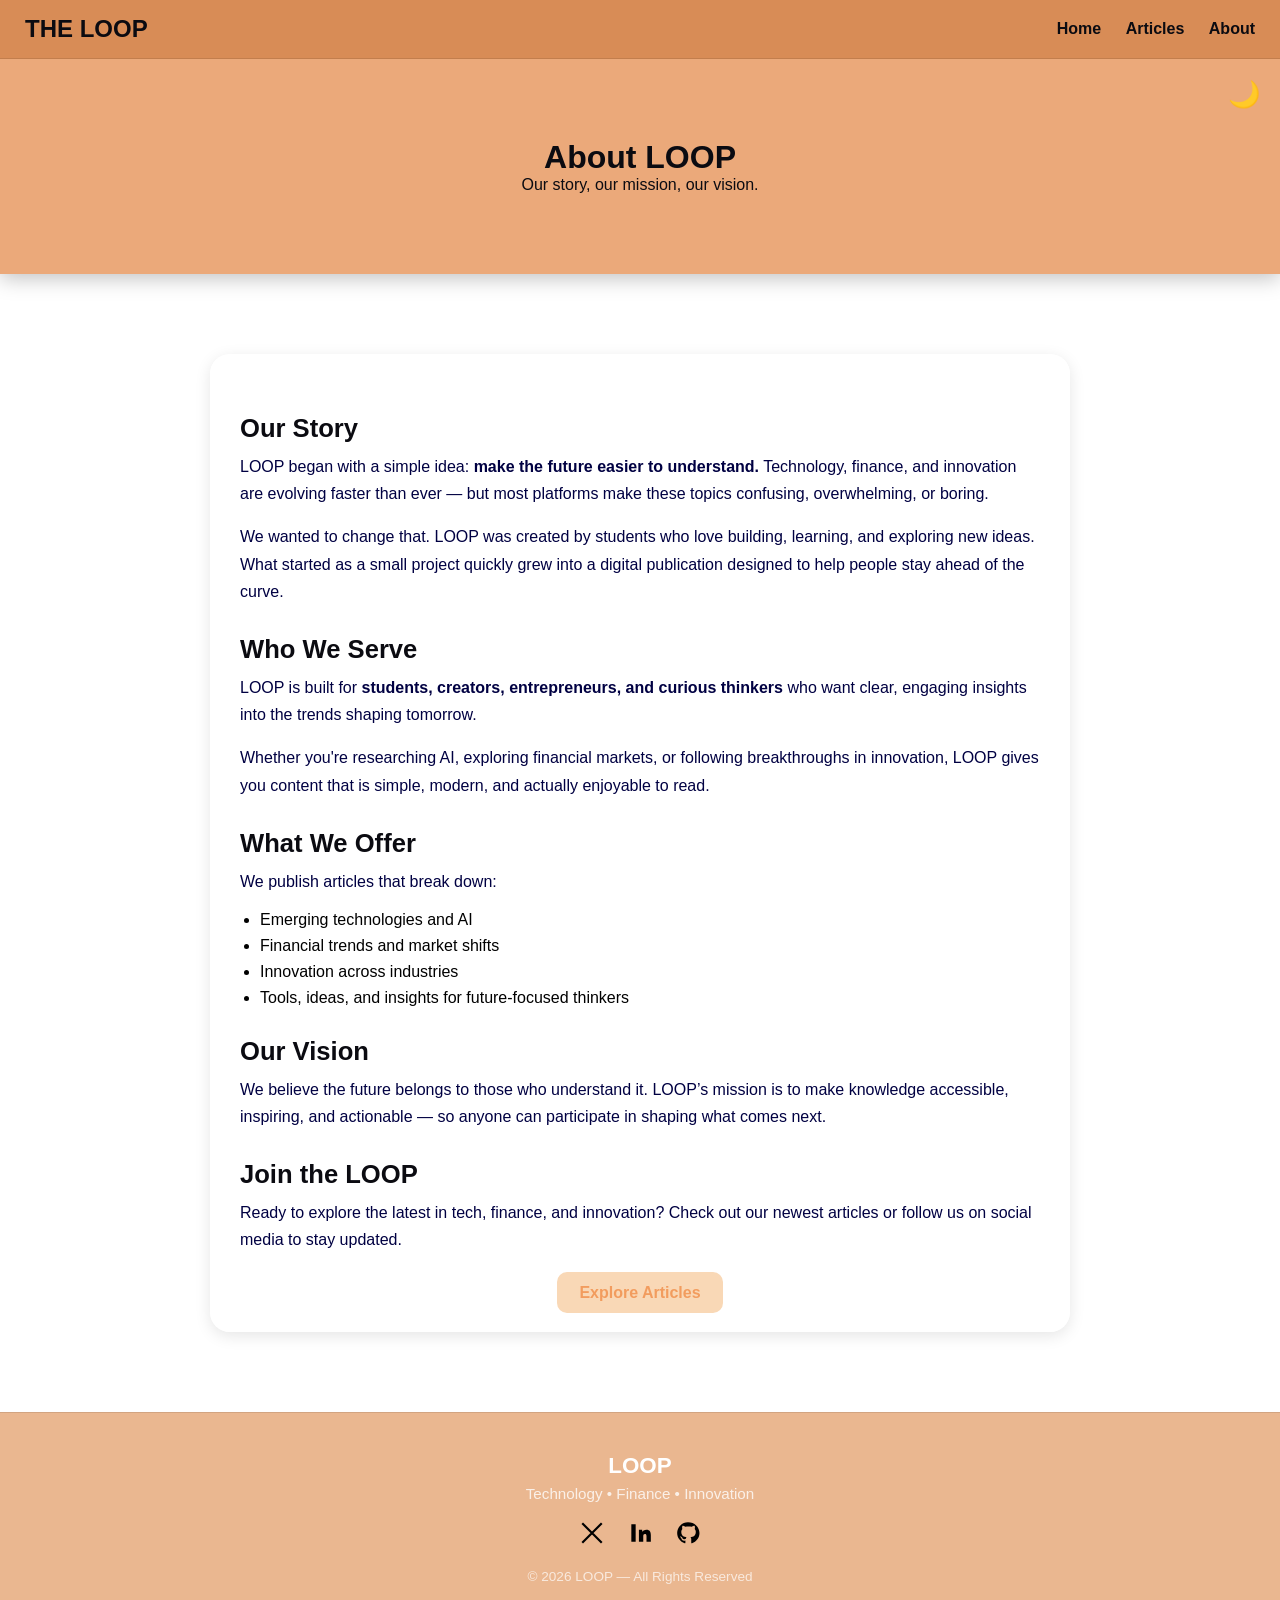
==== public/about.html @ 26fb99d8 "Initial commit" ====
<!DOCTYPE html>
<html lang="en">
<head>
  <meta charset="UTF-8" />
  <meta name="viewport" content="width=device-width, initial-scale=1.0" />
  <title>About — LOOP</title>
  <link rel="stylesheet" href="styles.min.css" />
</head>

<body class="page-fade" data-page="about">

  <!-- NAVBAR -->
  <nav class="navbar glass">
    <h2>THE LOOP</h2>
    <div class="nav-links">
      <a href="index.html">Home</a>
      <a href="articles.html">Articles</a>
      <a href="about.html" class="active">About</a>
    </div>
  </nav>

  <!-- HERO -->
  <header class="hero small-hero">
    <h1>About LOOP</h1>
    <p>Our story, our mission, our vision.</p>
    <button id="themeToggle">🌙</button>
  </header>

  <!-- ABOUT CONTENT -->
  <section class="about-section">
    <div class="about-container">

      <!-- BRAND STORY -->
      <h2 class="about-heading">Our Story</h2>
      <p class="about-text">
        LOOP began with a simple idea: <strong>make the future easier to understand.</strong>  
        Technology, finance, and innovation are evolving faster than ever — but most platforms
        make these topics confusing, overwhelming, or boring.
      </p>
      <p class="about-text">
        We wanted to change that. LOOP was created by students who love building, learning,
        and exploring new ideas. What started as a small project quickly grew into a digital
        publication designed to help people stay ahead of the curve.
      </p>

      <!-- WHO WE SERVE -->
      <h2 class="about-heading">Who We Serve</h2>
      <p class="about-text">
        LOOP is built for <strong>students, creators, entrepreneurs, and curious thinkers</strong>
        who want clear, engaging insights into the trends shaping tomorrow.
      </p>
      <p class="about-text">
        Whether you're researching AI, exploring financial markets, or following breakthroughs
        in innovation, LOOP gives you content that is simple, modern, and actually enjoyable to read.
      </p>

      <!-- WHAT WE OFFER -->
      <h2 class="about-heading">What We Offer</h2>
      <p class="about-text">
        We publish articles that break down:
      </p>
      <ul class="about-list">
        <li>Emerging technologies and AI</li>
        <li>Financial trends and market shifts</li>
        <li>Innovation across industries</li>
        <li>Tools, ideas, and insights for future‑focused thinkers</li>
      </ul>

      <!-- VISION -->
      <h2 class="about-heading">Our Vision</h2>
      <p class="about-text">
        We believe the future belongs to those who understand it.  
        LOOP’s mission is to make knowledge accessible, inspiring, and actionable — so anyone
        can participate in shaping what comes next.
      </p>

      <!-- CTA -->
      <h2 class="about-heading">Join the LOOP</h2>
      <p class="about-text">
        Ready to explore the latest in tech, finance, and innovation?  
        Check out our newest articles or follow us on social media to stay updated.
      </p>

      <div class="about-cta">
        <a href="articles.html" class="cta-button">Explore Articles</a>
      </div>

    </div>
  </section>

  <!-- FOOTER -->
  <footer class="loop-footer">
    <div class="footer-content">
      <h3>LOOP</h3>
      <p>Technology • Finance • Innovation</p>

      <div class="footer-icons">
        <a href="#" class="footer-icon" aria-label="X">
          <svg width="22" height="22" viewBox="0 0 24 24" fill="none">
            <path d="M3 3L21 21M21 3L3 21" stroke="currentColor" stroke-width="2"/>
          </svg>
        </a>

        <a href="#" class="footer-icon" aria-label="LinkedIn">
          <svg width="22" height="22" viewBox="0 0 24 24" fill="none">
            <path d="M4 4H8V20H4V4ZM10 9H14V11C14.6 10 16 9 18 9C21 9 22 11 22 14V20H18V15C18 13.5 17.5 13 16.5 13C15.5 13 15 13.7 15 15V20H11V9H10Z"
                  fill="currentColor"/>
          </svg>
        </a>

        <a href="#" class="footer-icon" aria-label="GitHub">
          <svg width="22" height="22" viewBox="0 0 24 24" fill="none">
            <path d="M12 2C6.5 2 2 6.5 2 12C2 16.4 4.9 20.1 8.9 21.4C9.4 21.5 9.6 21.2 9.6 20.9V18.9C6.8 19.6 6.2 17.7 6.2 17.7C5.7 16.4 5 16 5 16C4 15.3 5.1 15.3 5.1 15.3C6.2 15.4 6.8 16.5 6.8 16.5C7.8 18.2 9.4 17.7 10 17.4C10.1 16.7 10.4 16.3 10.7 16C8.3 15.7 5.8 14.8 5.8 10.9C5.8 9.8 6.2 8.9 6.8 8.2C6.7 7.9 6.3 6.8 6.9 5.3C6.9 5.3 7.8 5 9.6 6.3C10.5 6 11.5 5.9 12.5 5.9C13.5 5.9 14.5 6 15.4 6.3C17.2 5 18.1 5.3 18.1 5.3C18.7 6.8 18.3 7.9 18.2 8.2C18.8 8.9 19.2 9.8 19.2 10.9C19.2 14.8 16.7 15.7 14.3 16C14.7 16.3 15 16.8 15 17.6V20.9C15 21.2 15.2 21.5 15.7 21.4C19.7 20.1 22.6 16.4 22.6 12C22.6 6.5 18.1 2 12 2Z"
                  fill="currentColor"/>
          </svg>
        </a>
      </div>
    </div>

    <p class="footer-copy">© 2026 LOOP — All Rights Reserved</p>
  </footer>

  <script src="script.min.js"></script>
</body>
</html>
---- public/styles.min.css ----
/*------------------------------  
  GLOBAL BASE + PAGE FADE-IN
------------------------------ */
* {
  margin: 0;
  padding: 0;
  box-sizing: border-box;
  font-family: Arial, Helvetica, sans-serif;
}

.page-fade {
  animation: fadePage 0.6s ease-out;
}

@keyframes fadePage {
  from { opacity: 0; }
  to { opacity: 1; }
}

body {
  background: white;
  color: black;
  transition: background 0.3s ease, color 0.3s ease;
}

body.dark {
  background: #161515;
  color: #eaeaea;
}

/* ------------------------------
   NAVBAR (STICKY + GLASS)
------------------------------ */
.navbar {
  position: sticky;
  top: 0;
  z-index: 1000;
  padding: 15px 25px;
  color: #0b0b11;
  display: flex;
  justify-content: space-between;
  align-items: center;
  backdrop-filter: blur(12px);
  background: #d88c56;
  border-bottom: 1px solid rgba(0,0,0,0.1);
}

body.dark .navbar {
  background: #0b0b11;
  border-bottom: 1px solid rgba(255,255,255,0.2);
  color: #f9c8a5;

}

.nav-links a {
  margin-left: 20px;
  text-decoration: none;
  color: inherit;
  font-weight: bold;
}

.nav-links a:hover {
  opacity: 0.7;
}

/* ------------------------------
   HEADER (ANIMATED GRADIENT)
------------------------------ */
.hero {
  padding: 80px 20px;
  text-align: center;
  background: linear-gradient(135deg, #eba97a, #eba97a);
  background-size: 200% 200%;
  animation: gradientMove 6s ease infinite;
  color: #0b0b11;
  position: relative;
  box-shadow: 0 4px 20px rgba(0,0,0,0.25);
}

@keyframes gradientMove {
  0% { background-position: 0% 50%; }
  50% { background-position: 100% 50%; }
  100% { background-position: 0% 50%; }
}

body.dark .hero {
  background: linear-gradient(135deg, #12121c, #12121c);
  color: #eba97a
}

/* ------------------------------
   DARK MODE TOGGLE
------------------------------ */
#themeToggle {
  position: absolute;
  top: 20px;
  right: 20px;
  font-size: 26px;
  background: none;
  border: none;
  cursor: pointer;
  transition: transform 0.3s ease;
}

#themeToggle:active {
  transform: rotate(180deg) scale(1.2);
}

/* ------------------------------
   SEARCH BAR
------------------------------ */
.search-section {
  text-align: center;
  padding: 20px;
}

#search {
  width: 60%;
  padding: 12px 18px;
  border-radius: 12px;
  border: 1px solid #ccc;
  font-size: 1rem;
  transition: 0.3s;
}

#search:focus {
  outline: none;
  border-color: #4f46e5;
  box-shadow: 0 0 10px rgba(79,70,229,0.3);
}

/* ------------------------------
   CATEGORY FILTERS
------------------------------ */
.filter-section {
  text-align: center;
  padding-bottom: 10px;
}

.filter-btn {
  margin: 0 6px;
  padding: 8px 14px;
  border-radius: 20px;
  border: 1px solid #ccc;
  background: white;
  cursor: pointer;
  font-size: 0.9rem;
  transition: 0.2s;
}

.filter-btn.active {
  background: #16166f;
  color: white;
  border-color: #0b0b11;
}

body.dark .filter-btn {
  background: #1e1e1e;
  color: #de8749;
  border-color: #555;
}

body.dark .filter-btn.active {
  background: #ffffff;
  color: #000;
}

/* ------------------------------
   SORT SECTION
------------------------------ */
.sort-section {
  text-align: center;
  padding-bottom: 10px;
}

.sort-section label {
  margin-right: 8px;
  font-size: 0.95rem;
}

#sort {
  padding: 6px 10px;
  border-radius: 8px;
  border: 1px solid #ccc;
  font-size: 0.95rem;
}

body.dark #sort {
  background: #1e1e1e;
  color: #eaeaea;
  border-color: #555;
}

/* ------------------------------
   SECTION SEPARATOR
------------------------------ */
.section-separator {
  margin: 40px auto 20px;
  max-width: 900px;
  padding: 0 20px 10px;
  font-size: 24px;
  font-weight: bold;
  opacity: 0.8;
  border-bottom: 2px solid #ddd;
}

body.dark .section-separator {
  margin: 40px auto 20px;
  max-width: 900px;
  padding: 0 20px 10px;
  font-size: 24px;
  font-weight: bold;
  color: #eaeaea; 
  border-bottom: 2px solid #F47A20;
  position: relative;
  opacity: 1;
  animation: fadeUp 0.6s ease forwards;

}

@keyframes fadeUp {
  from {
    opacity: 0;
    transform: translateY(10px);
  }
  to {
    opacity: 1;
    transform: translateY(0);
  }
}


/* ------------------------------
   FEATURED ARTICLE (IMPROVED)
------------------------------ */
/* Featured Card */
.featured-card {
  position: relative;
  width: 100%;
  height: 420px;
  border-radius: 18px;
  overflow: hidden;
  cursor: pointer;
  display: flex;
  align-items: flex-end;
  padding: 30px;
  color: white;
}

/* Featured Image */
.featured-card .featured-image {
  position: absolute;
  inset: 0;
  width: 100%;
  height: 100%;
  object-fit: cover;
  z-index: 1;
}

/* Gradient Overlay */
.featured-card::after {
  content: "";
  position: absolute;
  inset: 0;
  background: linear-gradient(
    to bottom,
    rgba(0, 0, 0, 0.1),
    rgba(0, 0, 0, 0.7)
  );
  z-index: 2;
}

/* Featured Meta */
.featured-meta {
  position: absolute;
  top: 20px;
  left: 20px;
  z-index: 3;
  background: rgba(0,0,0,0.55);
  padding: 6px 12px;
  border-radius: 8px;
  font-size: 14px;
}

/* Featured Title */
.featured-title {
  position: relative;
  z-index: 3;
  font-size: 32px;
  font-weight: 700;
  max-width: 700px;
  line-height: 1.2;
  margin-bottom: 10px;
}

/* Read More Button */
.featured-readmore {
  position: relative;
  z-index: 3;
  font-size: 18px;
  font-weight: 500;
  margin-bottom: 300px;
  display: inline-block;
  padding: 10px 18px;
  background: rgba(255,255,255,0.15);
  border-radius: 10px;
  backdrop-filter: blur(6px);
  transition: 0.25s ease;
}

.featured-readmore:hover {
  background: rgba(255,255,255,0.3);
  transform: translateY(-2px);
}




body[data-page="articles"] #articles {
  max-width: 1000px;
  margin: 0 auto;
  padding: 40px 20px;

  display: flex;
  flex-direction: column;
  gap: 20px;
}
/* ------------------------------
   ARTICLES PAGE - ARCHIVE LIST
------------------------------ */

body[data-page="articles"] .article {
  display: flex;
  align-items: flex-start;
  gap: 20px;

  background: rgba(255,255,255,0.72);
  backdrop-filter: blur(14px);

  padding: 18px;
  border-radius: 18px;

  box-shadow: 0 6px 18px rgba(0,0,0,0.10);

  opacity: 0;
  transform: translateY(26px);
  transition: transform .28s ease, box-shadow .28s ease, opacity .35s ease;
}

body[data-page="articles"] .article.visible {
  opacity: 1;
  transform: translateY(0);
}

body[data-page="articles"] .article img {
  width: 220px;
  height: 140px;
  object-fit: cover;
  border-radius: 12px;
  flex-shrink: 0;
}

body[data-page="articles"] .article h2 {
  font-size: 1.3rem;
  margin-bottom: 10px;
  color: #1a1a1a;
}

body[data-page="articles"] .article p {
  color:#08080c;
  font-size: .95rem;
  line-height: 1.6;
  opacity: .8;
}

body[data-page="articles"] .article:hover {
  transform: translateY(-4px);
  box-shadow: 0 14px 32px rgba(0,0,0,.18);
}
/* ------------------------------
   ARTICLES PAGE LIST - DARK MODE
------------------------------ */

body.dark[data-page="articles"] .article {
  background: rgba(238, 233, 233, 0.08);
  backdrop-filter: blur(18px);
  color: #070202;
  box-shadow: 0 6px 20px rgba(255,255,255,.06);
}

body.dark[data-page="articles"] .article h2 {
  color: rgb(252, 230, 205);
}

body.dark[data-page="articles"] .article p {
  color: #ffdfc4;
}

body.dark[data-page="articles"] .article:hover {
  box-shadow: 0 18px 40px rgba(255,255,255,.08);
}

/* HOMEPAGE ARTICLE CARDS — PREMIUM MAGAZINE STYLE */

body[data-page="home"] #articles {
  max-width: 1400px;
  margin: 0 auto;
  padding: 40px 20px;
  display: grid;
  grid-template-columns: repeat(4, 1fr);
  gap: 28px;
}

/* HOMEPAGE GRID (auto-fit stays) */
body[data-page="home"] #articles {
  max-width: 900px;
  grid-template-columns: repeat(auto-fit, minmax(280px, 1fr));
}

/* ARTICLES PAGE GRID (fixed 3 columns) */
body[data-page="articles"] #articles {
  max-width: 1200px;
  grid-template-columns: repeat(3, 1fr);
  gap: 28px;
}

/* RESPONSIVE */
@media (max-width: 700px) {

  body[data-page="articles"] .article {
    flex-direction: column;
  }

  body[data-page="articles"] .article img {
    width: 100%;
    height: 220px;
  }

}

body[data-page="articles"] #featured {
  display: none !important;
}


@media (max-width: 1200px) {
  body[data-page="home"] #articles {
    grid-template-columns: repeat(3, 1fr);
  }
}

@media (max-width: 900px) {
  body[data-page="home"] #articles {
    grid-template-columns: repeat(2, 1fr);
  }
}

@media (max-width: 600px) {
  body[data-page="home"] #articles {
    grid-template-columns: 1fr;
  }
}

body[data-page="home"] #featured-card {
  display: block !important;
}


body[data-page="home"] .article {
  background: rgba(254, 175, 132, 0.9);
  backdrop-filter: blur(18px);
  padding: 26px;
  border-radius: 22px;
  box-shadow: 0 8px 28px rgba(0,0,0,0.14);
  transform: translateY(24px);
  opacity: 0;
  transition: transform .35s ease, opacity .35s ease, box-shadow .35s ease;
}

body[data-page="home"] .article.visible {
  transform: translateY(0);
  opacity: 1;
}

body[data-page="home"] .article img {
  width: 100%;
  height: 240px;
  object-fit: cover;
  border-radius: 18px;
  margin-bottom: 16px;
}

body[data-page="home"] .article h2 {
  font-size: 1.35rem;
  font-weight: 700;
  margin-bottom: 10px;
  letter-spacing: 0.3px;
}

body[data-page="home"] .article p {
  font-size: 1rem;
  opacity: 0.85;
  line-height: 1.55;
}

body[data-page="home"] .article:hover {
  transform: translateY(-10px);
  box-shadow: 0 16px 36px rgba(0,0,0,0.22);
}

/* HOMEPAGE ARTICLE CARDS — DARK MODE */
body.dark[data-page="home"] .article {
  background: rgba(255,255,255,0.06);
  backdrop-filter: blur(18px);
  color: #eaeaea;
  box-shadow: 0 8px 28px rgba(255,255,255,0.05);
}

body.dark[data-page="home"] .article img {
  opacity: 0.95;
  border-radius: 18px;
}

body.dark[data-page="home"] .article h2 {
  color: #ffffff;
  font-weight: 700;
  letter-spacing: 0.4px;
}

body.dark[data-page="home"] .article p {
  color: #d0d0d0;
  opacity: 0.9;
}

body.dark[data-page="home"] .article:hover {
  transform: translateY(-10px);
  box-shadow: 0 18px 40px rgba(255,255,255,0.08);
}

body {
  background: linear-gradient(#d88c56);
  color: rgb(255, 255, 255);
}

body.dark {
  background: linear-gradient(180deg, #0b0b11, #0b0b11, #0b0b11);
  color: #eaeaea;
}


/* ------------------------------
   SKELETON LOADING
------------------------------ */
.skeleton {
  background: rgba(255,255,255,0.4);
  border-radius: 16px;
  padding: 20px;
  position: relative;
  overflow: hidden;
  min-height: 180px;
}

body.dark .skeleton {
  background: rgba(255,255,255,0.05);
}

.skeleton::before {
  content: "";
  position: absolute;
  top: 0;
  left: -150px;
  width: 100px;
  height: 100%;
  background: linear-gradient(90deg, transparent, rgba(255,255,255,0.4), transparent);
  animation: shimmer 1.2s infinite;
}

@keyframes shimmer {
  0% { transform: translateX(0); }
  100% { transform: translateX(300px); }
}

/* ------------------------------
   MODAL (IMPROVED)
------------------------------ */
.modal {
  display: none;
  position: fixed;
  z-index: 2000;
  left: 0;
  top: 0;
  width: 100%;
  height: 100%;
  overflow-y: auto;
  background-color: rgba(0,0,0,0.7);
}

.modal-content {
  background-color: #ffffff;
  color: #0b0b11;
  margin: 60px auto;
  padding: 20px;
  border-radius: 20px;
  max-width: 700px;
  position: relative;
  animation: modalPop 0.25s ease-out;
}

@keyframes modalPop {
  from { transform: scale(0.95); opacity: 0; }
  to { transform: scale(1); opacity: 1; }
}

body.dark .modal-content {
  background-color: #1e1e1e;
  color: #eaeaea;
}

.modal-close {
  position: absolute;
  top: 12px;
  right: 16px;
  font-size: 24px;
  font-weight: bold;
}

.modal-close:hover {
  color: #4f46e5;
  transform: scale(1.15);
  transition: 0.2s;
  cursor: pointer;
}

.modal-content img {
  width: 100%;
  border-radius: 12px;
  margin-bottom: 12px;
}

#modalCategory {
  margin-bottom: 10px;
}

.modal-badge {
  display: inline-block;
  padding: 6px 14px;
  border-radius: 20px;
  font-size: 0.85rem;
  font-weight: bold;
  color: white;
}

.modal-badge.tech { background: #3b82f6; }
.modal-badge.finance { background: #22c55e; }
.modal-badge.innovation { background: #a855f7; }

.modal-text {
  line-height: 1.7;
  margin-bottom: 20px;
  max-height: 400px;
  overflow-y: auto;
}

.modal-share {
  margin-top: 20px;
  opacity: 0.8;
}

.modal-share a {
  margin-right: 12px;
  text-decoration: none;
  font-weight: bold;
  color: #4f46e5;
}

.modal-share a:hover {
  text-decoration: underline;
}
/* ------------------------------
   SCROLL TO TOP BUTTON
------------------------------ */
#scrollTop {
  position: fixed;
  bottom: 30px;
  right: 30px;
  padding: 12px 16px;
  font-size: 20px;
  border-radius: 50%;
  border: none;
  cursor: pointer;
  display: none;
  background: black;
  color: white;
  transition: 0.3s;
}

body.dark #scrollTop {
  background: white;
  color: black;
}

#scrollTop:hover {
  transform: scale(1.1);
}

/* ------------------------------
   INFINITE SCROLL LOADER
------------------------------ */
.infinite-loader {
  text-align: center;
  font-size: 1rem;
  opacity: 0.8;
  padding: 20px;
}
/* ------------------------------
   FOOTER
------------------------------ */
footer {
  padding: 30px;
  text-align: center;
  font-size: 0.9rem;
  border-top: 1px solid rgba(0,0,0,0.1);
  margin-top: 40px;
}

body.dark footer {
  border-top: 1px solid rgba(244, 120, 32, 0.2);
}

.footer-links {
  margin-top: 8px;
}

.footer-links a {
  margin: 0 8px;
  text-decoration: none;
  color: inherit;
  font-size: 0.9rem;
}

.footer-links a:hover {
  opacity: 0.6;
  transform: translateY(-2px);
}

/* ------------------------------
   LOOP FOOTER (NEW)
------------------------------ */
.loop-footer {
  margin-top: 60px;
  padding: 40px 20px;
  text-align: center;
  border-top: 1px solid rgba(0,0,0,0.1);
  background: #EAB790;
  backdrop-filter: blur(12px);
  transition: background 0.3s ease, color 0.3s ease;
}

body.dark .loop-footer {
  background: rgba(255,255,255,0.05);
  border-top: 1px solid rgba(255,255,255,0.2);
  color: #eaeaea;
}

.loop-footer .footer-content h3 {
  font-size: 1.4rem;
  font-weight: bold;
  margin-bottom: 6px;
}

.loop-footer .footer-content p {
  opacity: 0.8;
  font-size: 0.95rem;
  margin-bottom: 18px;
}

/* ------------------------------
   FOOTER ICONS (SVG)
------------------------------ */
.footer-icons {
  display: flex;
  justify-content: center;
  gap: 22px;
  margin-bottom: 20px;
}

.footer-icon svg {
  width: 26px;
  height: 26px;
  color: inherit; /* auto-switches for dark mode */
  transition: transform 0.25s ease, opacity 0.25s ease;
}

.footer-icon:hover svg {
  transform: translateY(-4px) scale(1.1);
  opacity: 0.7;
}

/* ------------------------------
   COPYRIGHT TEXT
------------------------------ */
.footer-copy {
  font-size: 0.85rem;
  opacity: 0.7;
}

/* ------------------------------
   RESPONSIVE FOOTER
------------------------------ */
@media (max-width: 600px) {
  .loop-footer {
    padding: 30px 10px;
  }

  .footer-icons {
    gap: 16px;
  }

  .footer-icon svg {
    width: 22px;
    height: 22px;
  }
}

/* ABOUT PAGE */
.about-section {
  max-width: 900px;
  margin: 60px auto;
  padding: 20px;
}

.about-container {
  background: rgba(255,255,255,0.7);
  backdrop-filter: blur(10px);
  padding: 30px;
  border-radius: 20px;
  box-shadow: 0 4px 16px rgba(0,0,0,0.1);
  color: #000000
}

body.dark .about-container {
  background: rgba(255,255,255,0.08);
  color: #fbe4d4;
}

.about-heading {
  font-size: 1.6rem;
  margin-top: 30px;
  margin-bottom: 10px;
  color: #0b0b11
}

body.dark .about-heading {
  font-size: 1.6rem;
  margin-top: 30px;
  margin-bottom: 10px;
  color: #fbe4d4
}

.about-text {
  line-height: 1.7;
  margin-bottom: 16px;
  color: #000042
}

body.dark .about-text {
  line-height: 1.7;
  margin-bottom: 16px;
  color: #fbe4d4;
}

.about-list {
  margin-left: 20px;
  margin-bottom: 20px;
}

body.dark .about-list {
  margin-left: 20px;
  margin-bottom: 20px;
  color: #fbe4d4;
}

.about-list li {
  margin-bottom: 8px;
}

.about-cta {
  margin-top: 30px;
  text-align: center;
}

.cta-button {
  padding: 12px 22px;
  background: #f9d8b6;
  color: #f29c5e;
  border-radius: 10px;
  text-decoration: none;
  font-weight: bold;
  transition: 0.3s;
}

body.dark .cta-button {
  background: #f29c5e;
  color: #fee3c8;
}

.cta-button:hover {
  background: #16166f;
  color: #fff;
  transform: translateY(-3px);
}

body.dark .cta-button:hover {
  color: #ff8400;
  background: #fff;
  transform: translateY(-3px);
}
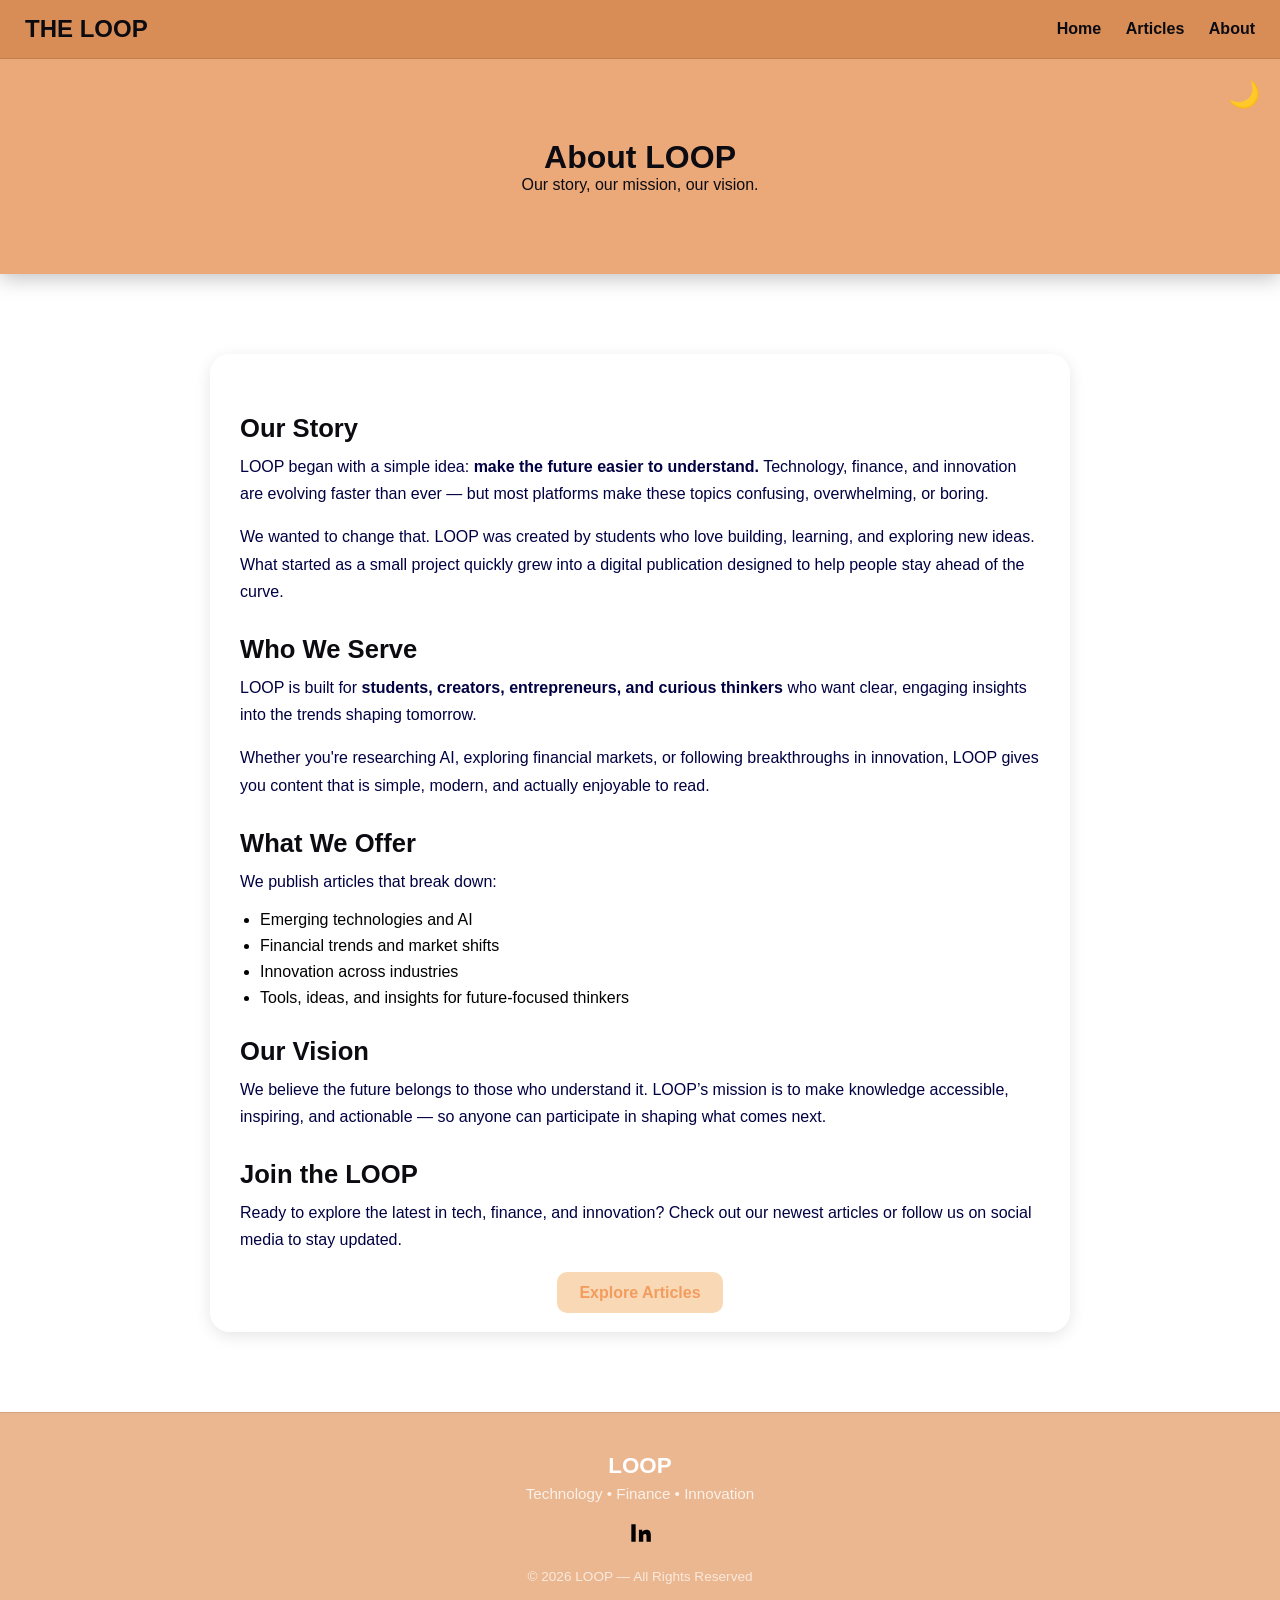
==== commit b1c65ca0: "more social media" ====
--- a/public/about.html
+++ b/public/about.html
@@ -4,7 +4,7 @@
   <meta charset="UTF-8" />
   <meta name="viewport" content="width=device-width, initial-scale=1.0" />
   <title>About — LOOP</title>
-  <link rel="stylesheet" href="styles.min.css" />
+  <link rel="stylesheet" href="styles.css" />
 </head>
 
 <body class="page-fade" data-page="about">
@@ -95,22 +95,9 @@
       <p>Technology • Finance • Innovation</p>
 
       <div class="footer-icons">
-        <a href="#" class="footer-icon" aria-label="X">
-          <svg width="22" height="22" viewBox="0 0 24 24" fill="none">
-            <path d="M3 3L21 21M21 3L3 21" stroke="currentColor" stroke-width="2"/>
-          </svg>
-        </a>
-
-        <a href="#" class="footer-icon" aria-label="LinkedIn">
+        <a href="https://www.instagram.com/?hl=en" class="footer-icon" aria-label="Instagram">
           <svg width="22" height="22" viewBox="0 0 24 24" fill="none">
             <path d="M4 4H8V20H4V4ZM10 9H14V11C14.6 10 16 9 18 9C21 9 22 11 22 14V20H18V15C18 13.5 17.5 13 16.5 13C15.5 13 15 13.7 15 15V20H11V9H10Z"
-                  fill="currentColor"/>
-          </svg>
-        </a>
-
-        <a href="#" class="footer-icon" aria-label="GitHub">
-          <svg width="22" height="22" viewBox="0 0 24 24" fill="none">
-            <path d="M12 2C6.5 2 2 6.5 2 12C2 16.4 4.9 20.1 8.9 21.4C9.4 21.5 9.6 21.2 9.6 20.9V18.9C6.8 19.6 6.2 17.7 6.2 17.7C5.7 16.4 5 16 5 16C4 15.3 5.1 15.3 5.1 15.3C6.2 15.4 6.8 16.5 6.8 16.5C7.8 18.2 9.4 17.7 10 17.4C10.1 16.7 10.4 16.3 10.7 16C8.3 15.7 5.8 14.8 5.8 10.9C5.8 9.8 6.2 8.9 6.8 8.2C6.7 7.9 6.3 6.8 6.9 5.3C6.9 5.3 7.8 5 9.6 6.3C10.5 6 11.5 5.9 12.5 5.9C13.5 5.9 14.5 6 15.4 6.3C17.2 5 18.1 5.3 18.1 5.3C18.7 6.8 18.3 7.9 18.2 8.2C18.8 8.9 19.2 9.8 19.2 10.9C19.2 14.8 16.7 15.7 14.3 16C14.7 16.3 15 16.8 15 17.6V20.9C15 21.2 15.2 21.5 15.7 21.4C19.7 20.1 22.6 16.4 22.6 12C22.6 6.5 18.1 2 12 2Z"
                   fill="currentColor"/>
           </svg>
         </a>
--- a/public/styles.css
+++ b/public/styles.css
@@ -0,0 +1,964 @@
+/*------------------------------  
+  GLOBAL BASE + PAGE FADE-IN
+------------------------------ */
+* {
+  margin: 0;
+  padding: 0;
+  box-sizing: border-box;
+  font-family: Arial, Helvetica, sans-serif;
+}
+
+.page-fade {
+  animation: fadePage 0.6s ease-out;
+}
+
+@keyframes fadePage {
+  from { opacity: 0; }
+  to { opacity: 1; }
+}
+
+body {
+  background: white;
+  color: black;
+  transition: background 0.3s ease, color 0.3s ease;
+}
+
+body.dark {
+  background: #161515;
+  color: #eaeaea;
+}
+
+/* ------------------------------
+   NAVBAR (STICKY + GLASS)
+------------------------------ */
+.navbar {
+  position: sticky;
+  top: 0;
+  z-index: 1000;
+  padding: 15px 25px;
+  color: #0b0b11;
+  display: flex;
+  justify-content: space-between;
+  align-items: center;
+  backdrop-filter: blur(12px);
+  background: #d88c56;
+  border-bottom: 1px solid rgba(0,0,0,0.1);
+}
+
+body.dark .navbar {
+  background: #0b0b11;
+  border-bottom: 1px solid rgba(255,255,255,0.2);
+  color: #f9c8a5;
+
+}
+
+.nav-links a {
+  margin-left: 20px;
+  text-decoration: none;
+  color: inherit;
+  font-weight: bold;
+}
+
+.nav-links a:hover {
+  opacity: 0.7;
+}
+
+/* Mobile navbar fix */
+@media (max-width: 600px) {
+  .navbar {
+    padding: 0.6rem 1rem;
+    display: flex;
+    justify-content: space-between;
+    align-items: center;
+  }
+
+  .navbar-links {
+    display: flex;
+    gap: 1rem;
+    font-size: 0.9rem;
+  }
+
+  .navbar-links a {
+    padding: 0.3rem 0;
+  }
+}
+
+/* ------------------------------
+   HEADER (ANIMATED GRADIENT)
+------------------------------ */
+.hero {
+  padding: 80px 20px;
+  text-align: center;
+  background: linear-gradient(135deg, #eba97a, #eba97a);
+  background-size: 200% 200%;
+  animation: gradientMove 6s ease infinite;
+  color: #0b0b11;
+  position: relative;
+  box-shadow: 0 4px 20px rgba(0,0,0,0.25);
+}
+
+@keyframes gradientMove {
+  0% { background-position: 0% 50%; }
+  50% { background-position: 100% 50%; }
+  100% { background-position: 0% 50%; }
+}
+
+body.dark .hero {
+  background: linear-gradient(135deg, #12121c, #12121c);
+  color: #eba97a
+}
+
+/* ------------------------------
+   DARK MODE TOGGLE
+------------------------------ */
+#themeToggle {
+  position: absolute;
+  top: 20px;
+  right: 20px;
+  font-size: 26px;
+  background: none;
+  border: none;
+  cursor: pointer;
+  transition: transform 0.3s ease;
+}
+
+#themeToggle:active {
+  transform: rotate(180deg) scale(1.2);
+}
+
+/* ------------------------------
+   SEARCH BAR
+------------------------------ */
+.search-section {
+  text-align: center;
+  padding: 20px;
+}
+
+#search {
+  width: 60%;
+  padding: 12px 18px;
+  border-radius: 12px;
+  border: 1px solid #ccc;
+  font-size: 1rem;
+  transition: 0.3s;
+}
+
+#search:focus {
+  outline: none;
+  border-color: #4f46e5;
+  box-shadow: 0 0 10px rgba(79,70,229,0.3);
+}
+
+/* ------------------------------
+   CATEGORY FILTERS
+------------------------------ */
+.filter-section {
+  text-align: center;
+  padding-bottom: 10px;
+}
+
+.filter-btn {
+  margin: 0 6px;
+  padding: 8px 14px;
+  border-radius: 20px;
+  border: 1px solid #ccc;
+  background: white;
+  cursor: pointer;
+  font-size: 0.9rem;
+  transition: 0.2s;
+}
+
+.filter-btn.active {
+  background: #16166f;
+  color: white;
+  border-color: #0b0b11;
+}
+
+body.dark .filter-btn {
+  background: #1e1e1e;
+  color: #de8749;
+  border-color: #555;
+}
+
+body.dark .filter-btn.active {
+  background: #ffffff;
+  color: #000;
+}
+
+/* ------------------------------
+   SORT SECTION
+------------------------------ */
+.sort-section {
+  text-align: center;
+  padding-bottom: 10px;
+}
+
+.sort-section label {
+  margin-right: 8px;
+  font-size: 0.95rem;
+}
+
+#sort {
+  padding: 6px 10px;
+  border-radius: 8px;
+  border: 1px solid #ccc;
+  font-size: 0.95rem;
+}
+
+body.dark #sort {
+  background: #1e1e1e;
+  color: #eaeaea;
+  border-color: #555;
+}
+
+/* ------------------------------
+   SECTION SEPARATOR
+------------------------------ */
+.section-separator {
+  margin: 40px auto 20px;
+  max-width: 900px;
+  padding: 0 20px 10px;
+  font-size: 24px;
+  font-weight: bold;
+  opacity: 0.8;
+  border-bottom: 2px solid #ddd;
+}
+
+body.dark .section-separator {
+  margin: 40px auto 20px;
+  max-width: 900px;
+  padding: 0 20px 10px;
+  font-size: 24px;
+  font-weight: bold;
+  color: #eaeaea; 
+  border-bottom: 2px solid #F47A20;
+  position: relative;
+  opacity: 1;
+  animation: fadeUp 0.6s ease forwards;
+
+}
+
+@keyframes fadeUp {
+  from {
+    opacity: 0;
+    transform: translateY(10px);
+  }
+  to {
+    opacity: 1;
+    transform: translateY(0);
+  }
+}
+
+
+/* ------------------------------
+   FEATURED ARTICLE (IMPROVED)
+------------------------------ */
+/* Featured Card */
+
+
+  .featured-card {
+    position: relative;
+    margin-left: 20px;
+    margin-right: 20px;
+    width: min(1200px, 92%);
+    margin: 40px auto;
+    cursor: pointer;
+    height: 210px;
+    border-radius: 22px;
+    overflow: hidden;
+    color: white;
+}
+
+
+/* Featured Image */
+.featured-card .featured-image {
+  position: absolute;
+  inset: 0;
+  width: 100%;
+  height: 100%;
+  object-fit: cover;
+  z-index: 1;
+}
+
+/* Gradient Overlay */
+.featured-card::after {
+  content: "";
+  position: absolute;
+  inset: 0;
+  background: linear-gradient(
+    to bottom,
+    rgba(0, 0, 0, 0.1),
+    rgba(0, 0, 0, 0.7)
+  );
+  z-index: 2;
+}
+
+/* Featured Meta */
+.featured-meta {
+  position: absolute;
+  top: 20px;
+  left: 20px;
+  z-index: 3;
+  background: rgba(0,0,0,0.55);
+  padding: 6px 12px;
+  border-radius: 8px;
+  font-size: 14px;
+}
+
+/* Featured Title */
+.featured-title {
+  position: relative;
+  z-index: 3;
+  font-size: 32px;
+  font-weight: 700;
+  max-width: 700px;
+  line-height: 1.2;
+  margin-bottom: 10px;
+}
+
+/* Read More Button */
+.featured-readmore {
+  position: relative;
+  z-index: 3;
+  font-size: 18px;
+  font-weight: 500;
+  margin-bottom: 300px;
+  display: inline-block;
+  padding: 10px 18px;
+  background: rgba(255,255,255,0.15);
+  border-radius: 10px;
+  backdrop-filter: blur(6px);
+  transition: 0.25s ease;
+}
+
+.featured-readmore:hover {
+  background: rgba(255,255,255,0.3);
+  transform: translateY(-2px);
+}
+
+
+
+
+body[data-page="articles"] #articles {
+  max-width: 1000px;
+  margin: 0 auto;
+  padding: 40px 20px;
+
+  display: flex;
+  flex-direction: column;
+  gap: 20px;
+}
+/* ------------------------------
+   ARTICLES PAGE - ARCHIVE LIST
+------------------------------ */
+
+body[data-page="articles"] .article {
+  display: flex;
+  align-items: flex-start;
+  gap: 20px;
+
+  background: rgba(255,255,255,0.72);
+  backdrop-filter: blur(14px);
+
+  padding: 18px;
+  border-radius: 18px;
+
+  box-shadow: 0 6px 18px rgba(0,0,0,0.10);
+
+  opacity: 0;
+  transform: translateY(26px);
+  transition: transform .28s ease, box-shadow .28s ease, opacity .35s ease;
+}
+
+body[data-page="articles"] .article.visible {
+  opacity: 1;
+  transform: translateY(0);
+}
+
+body[data-page="articles"] .article img {
+  width: 220px;
+  height: 140px;
+  object-fit: cover;
+  border-radius: 12px;
+  flex-shrink: 0;
+}
+
+body[data-page="articles"] .article h2 {
+  font-size: 1.3rem;
+  margin-bottom: 10px;
+  color: #1a1a1a;
+}
+
+body[data-page="articles"] .article p {
+  font-size: .95rem;
+  line-height: 1.6;
+  opacity: .8;
+}
+
+body[data-page="articles"] .article:hover {
+  transform: translateY(-4px);
+  box-shadow: 0 14px 32px rgba(0,0,0,.18);
+}
+/* ------------------------------
+   ARTICLES PAGE LIST - DARK MODE
+------------------------------ */
+
+body.dark[data-page="articles"] .article {
+  background: rgba(255,255,255,.08);
+  backdrop-filter: blur(18px);
+  color: #eaeaea;
+  box-shadow: 0 6px 20px rgba(255,255,255,.06);
+}
+
+body.dark[data-page="articles"] .article h2 {
+  color: white;
+}
+
+body.dark[data-page="articles"] .article p {
+  color: #00044c;
+}
+
+body.dark[data-page="articles"] .article:hover {
+  box-shadow: 0 18px 40px rgba(255,255,255,.08);
+}
+
+/* HOMEPAGE ARTICLE CARDS — PREMIUM MAGAZINE STYLE */
+
+body[data-page="home"] #articles {
+  max-width: 1400px;
+  margin: 0 auto;
+  padding: 40px 20px;
+  display: grid;
+  grid-template-columns: repeat(4, 1fr);
+  gap: 28px;
+}
+
+/* HOMEPAGE GRID (auto-fit stays) */
+body[data-page="home"] #articles {
+  max-width: 900px;
+  grid-template-columns: repeat(auto-fit, minmax(280px, 1fr));
+}
+
+/* ARTICLES PAGE GRID (fixed 3 columns) */
+body[data-page="articles"] #articles {
+  max-width: 1200px;
+  grid-template-columns: repeat(3, 1fr);
+  gap: 28px;
+}
+
+/* RESPONSIVE */
+@media (max-width: 700px) {
+
+  body[data-page="articles"] .article {
+    flex-direction: column;
+  }
+
+  body[data-page="articles"] .article img {
+    width: 100%;
+    height: 220px;
+  }
+
+}
+
+body[data-page="articles"] #featured {
+  display: none !important;
+}
+
+
+@media (max-width: 1200px) {
+  body[data-page="home"] #articles {
+    grid-template-columns: repeat(3, 1fr);
+  }
+}
+
+@media (max-width: 900px) {
+  body[data-page="home"] #articles {
+    grid-template-columns: repeat(2, 1fr);
+  }
+}
+
+@media (max-width: 600px) {
+  body[data-page="home"] #articles {
+    grid-template-columns: 1fr;
+  }
+}
+
+body[data-page="home"] #featured-card {
+  display: block !important;
+}
+
+
+body[data-page="home"] .article {
+  background: rgba(254, 175, 132, 0.9);
+  backdrop-filter: blur(18px);
+  padding: 26px;
+  border-radius: 22px;
+  box-shadow: 0 8px 28px rgba(0,0,0,0.14);
+  transform: translateY(24px);
+  opacity: 0;
+  transition: transform .35s ease, opacity .35s ease, box-shadow .35s ease;
+}
+
+body[data-page="home"] .article.visible {
+  transform: translateY(0);
+  opacity: 1;
+}
+
+body[data-page="home"] .article img {
+  width: 100%;
+  height: 240px;
+  object-fit: cover;
+  border-radius: 18px;
+  margin-bottom: 16px;
+}
+
+body[data-page="home"] .article h2 {
+  font-size: 1.35rem;
+  font-weight: 700;
+  margin-bottom: 10px;
+  letter-spacing: 0.3px;
+}
+
+body[data-page="home"] .article p {
+  font-size: 1rem;
+  opacity: 0.85;
+  line-height: 1.55;
+}
+
+body[data-page="home"] .article:hover {
+  transform: translateY(-10px);
+  box-shadow: 0 16px 36px rgba(0,0,0,0.22);
+}
+
+/* HOMEPAGE ARTICLE CARDS — DARK MODE */
+body.dark[data-page="home"] .article {
+  background: rgba(255,255,255,0.06);
+  backdrop-filter: blur(18px);
+  color: #eaeaea;
+  box-shadow: 0 8px 28px rgba(255,255,255,0.05);
+}
+
+body.dark[data-page="home"] .article img {
+  opacity: 0.95;
+  border-radius: 18px;
+}
+
+body.dark[data-page="home"] .article h2 {
+  color: #ffffff;
+  font-weight: 700;
+  letter-spacing: 0.4px;
+}
+
+body.dark[data-page="home"] .article p {
+  color: #d0d0d0;
+  opacity: 0.9;
+}
+
+body.dark[data-page="home"] .article:hover {
+  transform: translateY(-10px);
+  box-shadow: 0 18px 40px rgba(255,255,255,0.08);
+}
+
+body {
+  background: linear-gradient(#d88c56);
+  color: rgb(255, 255, 255);
+}
+
+body.dark {
+  background: linear-gradient(180deg, #0b0b11, #0b0b11, #0b0b11);
+  color: #eaeaea;
+}
+
+
+/* ------------------------------
+   SKELETON LOADING
+------------------------------ */
+.skeleton {
+  background: rgba(255,255,255,0.4);
+  border-radius: 16px;
+  padding: 20px;
+  position: relative;
+  overflow: hidden;
+  min-height: 180px;
+}
+
+body.dark .skeleton {
+  background: rgba(255,255,255,0.05);
+}
+
+.skeleton::before {
+  content: "";
+  position: absolute;
+  top: 0;
+  left: -150px;
+  width: 100px;
+  height: 100%;
+  background: linear-gradient(90deg, transparent, rgba(255,255,255,0.4), transparent);
+  animation: shimmer 1.2s infinite;
+}
+
+@keyframes shimmer {
+  0% { transform: translateX(0); }
+  100% { transform: translateX(300px); }
+}
+
+/* ------------------------------
+   MODAL (IMPROVED)
+------------------------------ */
+.modal {
+  display: none;
+  position: fixed;
+  z-index: 2000;
+  left: 0;
+  top: 0;
+  width: 100%;
+  height: 100%;
+  overflow-y: auto;
+  background-color: rgba(0,0,0,0.7);
+}
+
+.modal-content {
+  background-color: #fefefe;
+  color: #1e1e1e;
+  margin: 60px auto;
+  padding: 20px;
+  border-radius: 20px;
+  max-width: 700px;
+  position: relative;
+  animation: modalPop 0.25s ease-out;
+}
+
+@keyframes modalPop {
+  from { transform: scale(0.95); opacity: 0; }
+  to { transform: scale(1); opacity: 1; }
+}
+
+body.dark .modal-content {
+  background-color: #1e1e1e;
+  color: #eaeaea;
+}
+
+.modal-close {
+  position: absolute;
+  top: 12px;
+  right: 16px;
+  font-size: 24px;
+  font-weight: bold;
+}
+
+.modal-close:hover {
+  color: #4f46e5;
+  transform: scale(1.15);
+  transition: 0.2s;
+  cursor: pointer;
+}
+
+.modal-content img {
+  width: 90%;
+  border-radius: 8px;
+  margin-bottom: 8px;
+  margin-left: 20px;
+}
+
+#modalCategory {
+  margin-bottom: 10px;
+  margin-right: 6px;
+  color: #1e1e1e;
+}
+
+body.dark #modalCategory {
+  margin-bottom: 10px;
+  margin-right: 6px;
+  color: #ffe7d6;
+}
+
+
+.modal-badge {
+  display: inline-block;
+  padding: 6px 14px;
+  border-radius: 20px;
+  font-size: 0.85rem;
+  font-weight: bold;
+  color: rgb(27, 27, 27);
+}
+
+body.dark .modal-badge {
+  display: inline-block;
+  padding: 6px 14px;
+  border-radius: 20px;
+  font-size: 0.85rem;
+  font-weight: bold;
+  color: rgb(254, 229, 214);
+}
+
+.modal-badge.tech { background: #3b82f6; }
+.modal-badge.finance { background: #22c55e; }
+.modal-badge.innovation { background: #a855f7; }
+
+.modal-text {
+  line-height: 1.7;
+  margin-bottom: 20px;
+  max-height: 400px;
+  overflow-y: auto;
+}
+
+.modal-share {
+  margin-top: 20px;
+  opacity: 0.8;
+}
+
+.modal-share a {
+  margin-right: 12px;
+  text-decoration: none;
+  font-weight: bold;
+  color: #4f46e5;
+}
+
+.modal-share a:hover {
+  text-decoration: underline;
+}
+/* ------------------------------
+   SCROLL TO TOP BUTTON
+------------------------------ */
+#scrollTop {
+  position: fixed;
+  bottom: 30px;
+  right: 30px;
+  padding: 12px 16px;
+  font-size: 20px;
+  border-radius: 50%;
+  border: none;
+  cursor: pointer;
+  display: none;
+  background: black;
+  color: white;
+  transition: 0.3s;
+}
+
+body.dark #scrollTop {
+  background: white;
+  color: black;
+}
+
+#scrollTop:hover {
+  transform: scale(1.1);
+}
+
+/* ------------------------------
+   INFINITE SCROLL LOADER
+------------------------------ */
+.infinite-loader {
+  text-align: center;
+  font-size: 1rem;
+  opacity: 0.8;
+  padding: 20px;
+}
+/* ------------------------------
+   FOOTER
+------------------------------ */
+footer {
+  padding: 30px;
+  text-align: center;
+  font-size: 0.9rem;
+  border-top: 1px solid rgba(0,0,0,0.1);
+  margin-top: 40px;
+}
+
+body.dark footer {
+  border-top: 1px solid rgba(244, 120, 32, 0.2);
+}
+
+.footer-links {
+  margin-top: 8px;
+}
+
+.footer-links a {
+  margin: 0 8px;
+  text-decoration: none;
+  color: inherit;
+  font-size: 0.9rem;
+}
+
+.footer-links a:hover {
+  opacity: 0.6;
+  transform: translateY(-2px);
+}
+
+/* ------------------------------
+   LOOP FOOTER (NEW)
+------------------------------ */
+.loop-footer {
+  margin-top: 60px;
+  padding: 40px 20px;
+  text-align: center;
+  border-top: 1px solid rgba(0,0,0,0.1);
+  background: #EAB790;
+  backdrop-filter: blur(12px);
+  transition: background 0.3s ease, color 0.3s ease;
+}
+
+body.dark .loop-footer {
+  background: rgba(255,255,255,0.05);
+  border-top: 1px solid rgba(255,255,255,0.2);
+  color: #eaeaea;
+}
+
+.loop-footer .footer-content h3 {
+  font-size: 1.4rem;
+  font-weight: bold;
+  margin-bottom: 6px;
+}
+
+.loop-footer .footer-content p {
+  opacity: 0.8;
+  font-size: 0.95rem;
+  margin-bottom: 18px;
+}
+
+/* ------------------------------
+   FOOTER ICONS (SVG)
+------------------------------ */
+.footer-icons {
+  display: flex;
+  justify-content: center;
+  gap: 22px;
+  margin-bottom: 20px;
+}
+
+.footer-icon svg {
+  width: 26px;
+  height: 26px;
+  color: inherit; /* auto-switches for dark mode */
+  transition: transform 0.25s ease, opacity 0.25s ease;
+}
+
+.footer-icon:hover svg {
+  transform: translateY(-4px) scale(1.1);
+  opacity: 0.7;
+}
+
+/* ------------------------------
+   COPYRIGHT TEXT
+------------------------------ */
+.footer-copy {
+  font-size: 0.85rem;
+  opacity: 0.7;
+}
+
+/* ------------------------------
+   RESPONSIVE FOOTER
+------------------------------ */
+@media (max-width: 600px) {
+  .loop-footer {
+    padding: 30px 10px;
+  }
+
+  .footer-icons {
+    gap: 16px;
+  }
+
+  .footer-icon svg {
+    width: 22px;
+    height: 22px;
+  }
+}
+
+/* ABOUT PAGE */
+.about-section {
+  max-width: 900px;
+  margin: 60px auto;
+  padding: 20px;
+}
+
+.about-container {
+  background: rgba(255,255,255,0.7);
+  backdrop-filter: blur(10px);
+  padding: 30px;
+  border-radius: 20px;
+  box-shadow: 0 4px 16px rgba(0,0,0,0.1);
+  color: #000000
+}
+
+body.dark .about-container {
+  background: rgba(255,255,255,0.08);
+  color: #fbe4d4;
+}
+
+.about-heading {
+  font-size: 1.6rem;
+  margin-top: 30px;
+  margin-bottom: 10px;
+  color: #0b0b11
+}
+
+body.dark .about-heading {
+  font-size: 1.6rem;
+  margin-top: 30px;
+  margin-bottom: 10px;
+  color: #fbe4d4
+}
+
+.about-text {
+  line-height: 1.7;
+  margin-bottom: 16px;
+  color: #000042
+}
+
+body.dark .about-text {
+  line-height: 1.7;
+  margin-bottom: 16px;
+  color: #fbe4d4;
+}
+
+.about-list {
+  margin-left: 20px;
+  margin-bottom: 20px;
+}
+
+body.dark .about-list {
+  margin-left: 20px;
+  margin-bottom: 20px;
+  color: #fbe4d4;
+}
+
+.about-list li {
+  margin-bottom: 8px;
+}
+
+.about-cta {
+  margin-top: 30px;
+  text-align: center;
+}
+
+.cta-button {
+  padding: 12px 22px;
+  background: #f9d8b6;
+  color: #f29c5e;
+  border-radius: 10px;
+  text-decoration: none;
+  font-weight: bold;
+  transition: 0.3s;
+}
+
+body.dark .cta-button {
+  background: #f29c5e;
+  color: #fee3c8;
+}
+
+.cta-button:hover {
+  background: #16166f;
+  color: #fff;
+  transform: translateY(-3px);
+}
+
+body.dark .cta-button:hover {
+  color: #ff8400;
+  background: #fff;
+  transform: translateY(-3px);
+}
+
+
+
+
+
+
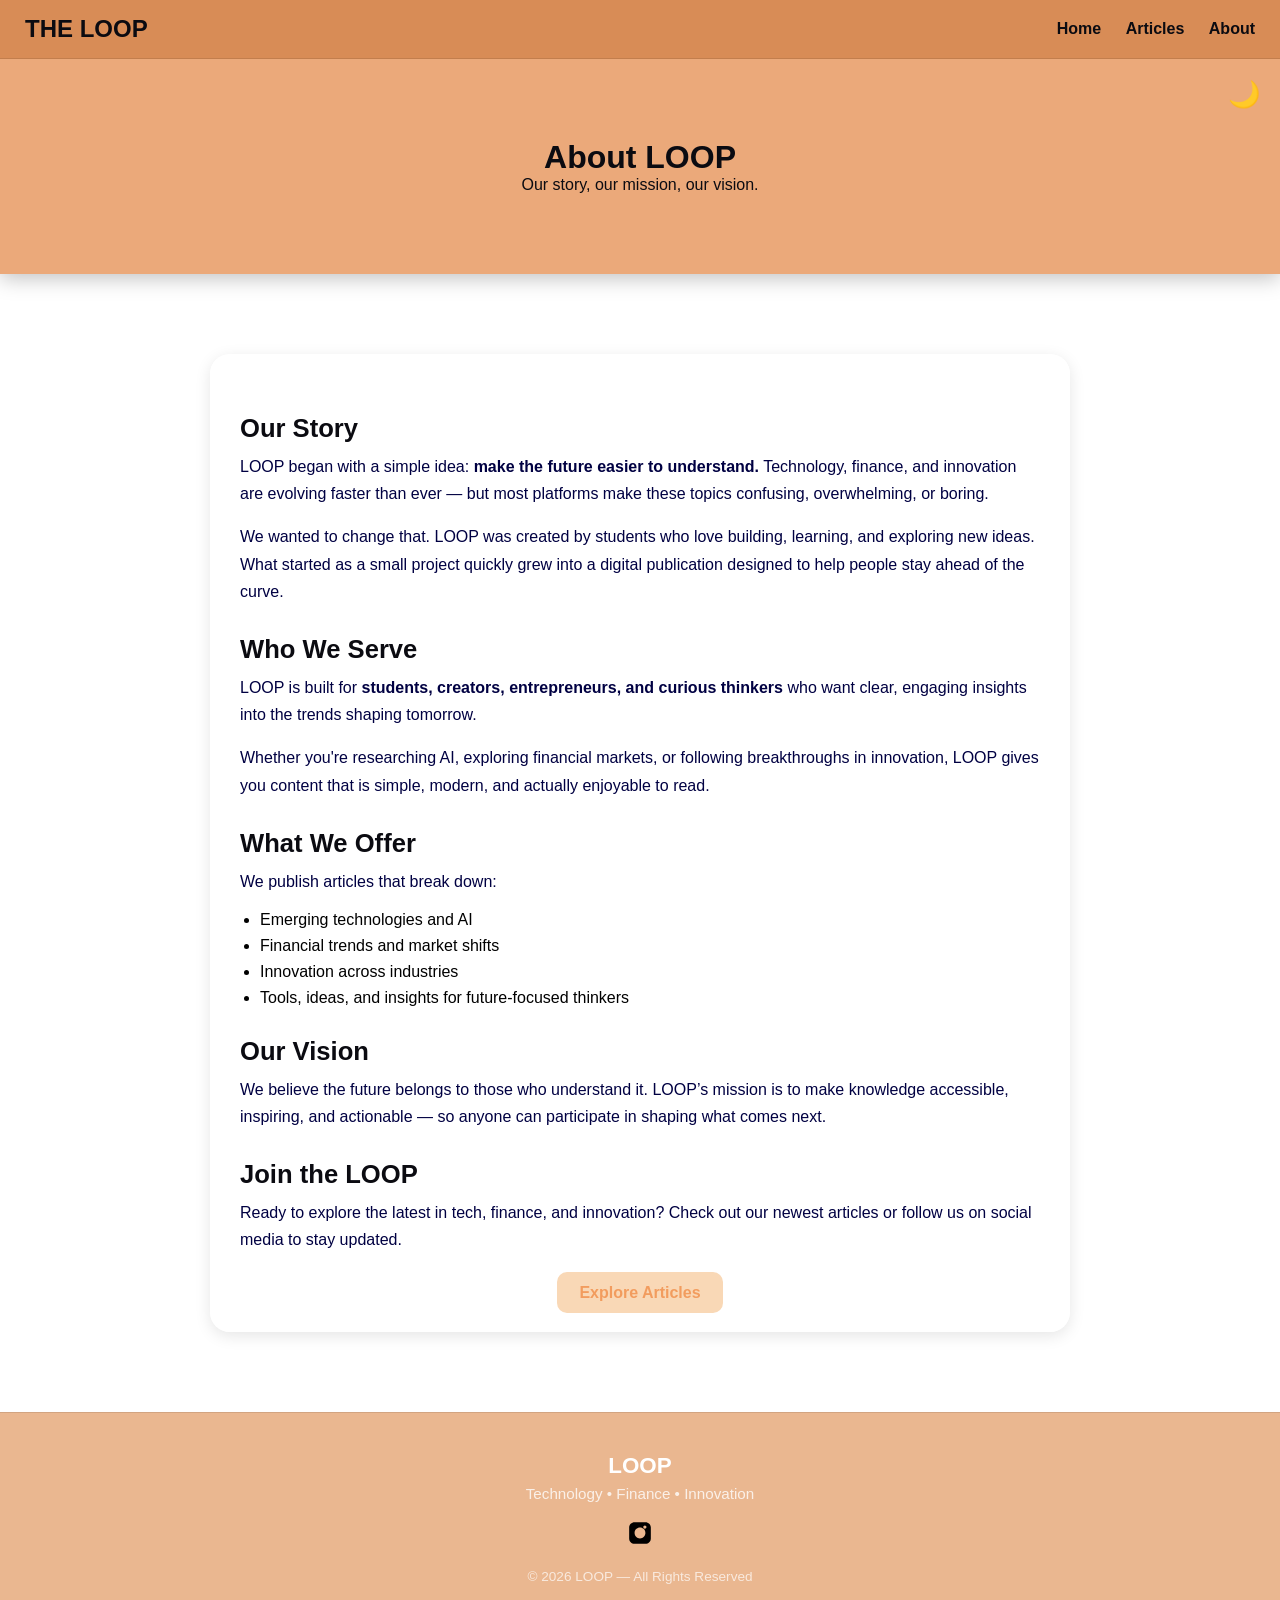
==== commit d82e59c2: "icons social media" ====
--- a/public/about.html
+++ b/public/about.html
@@ -95,10 +95,10 @@
       <p>Technology • Finance • Innovation</p>
 
       <div class="footer-icons">
-        <a href="https://www.instagram.com/?hl=en" class="footer-icon" aria-label="Instagram">
+        <a href="https://www.instagram.com/theloop" class="footer-icon" aria-label="Instagram" target="_blank">
           <svg width="22" height="22" viewBox="0 0 24 24" fill="none">
-            <path d="M4 4H8V20H4V4ZM10 9H14V11C14.6 10 16 9 18 9C21 9 22 11 22 14V20H18V15C18 13.5 17.5 13 16.5 13C15.5 13 15 13.7 15 15V20H11V9H10Z"
-                  fill="currentColor"/>
+            <path d="M7 2C4.2 2 2 4.2 2 7V17C2 19.8 4.2 22 7 22H17C19.8 22 22 19.8 22 17V7C22 4.2 19.8 2 17 2H7ZM12 7C14.8 7 17 9.2 17 12C17 14.8 14.8 17 12 17C9.2 17 7 14.8 7 12C7 9.2 9.2 7 12 7ZM18 6.5C18 7.3 17.3 8 16.5 8C15.7 8 15 7.3 15 6.5C15 5.7 15.7 5 16.5 5C17.3 5 18 5.7 18 6.5Z" 
+            fill="currentColor"/>
           </svg>
         </a>
       </div>
